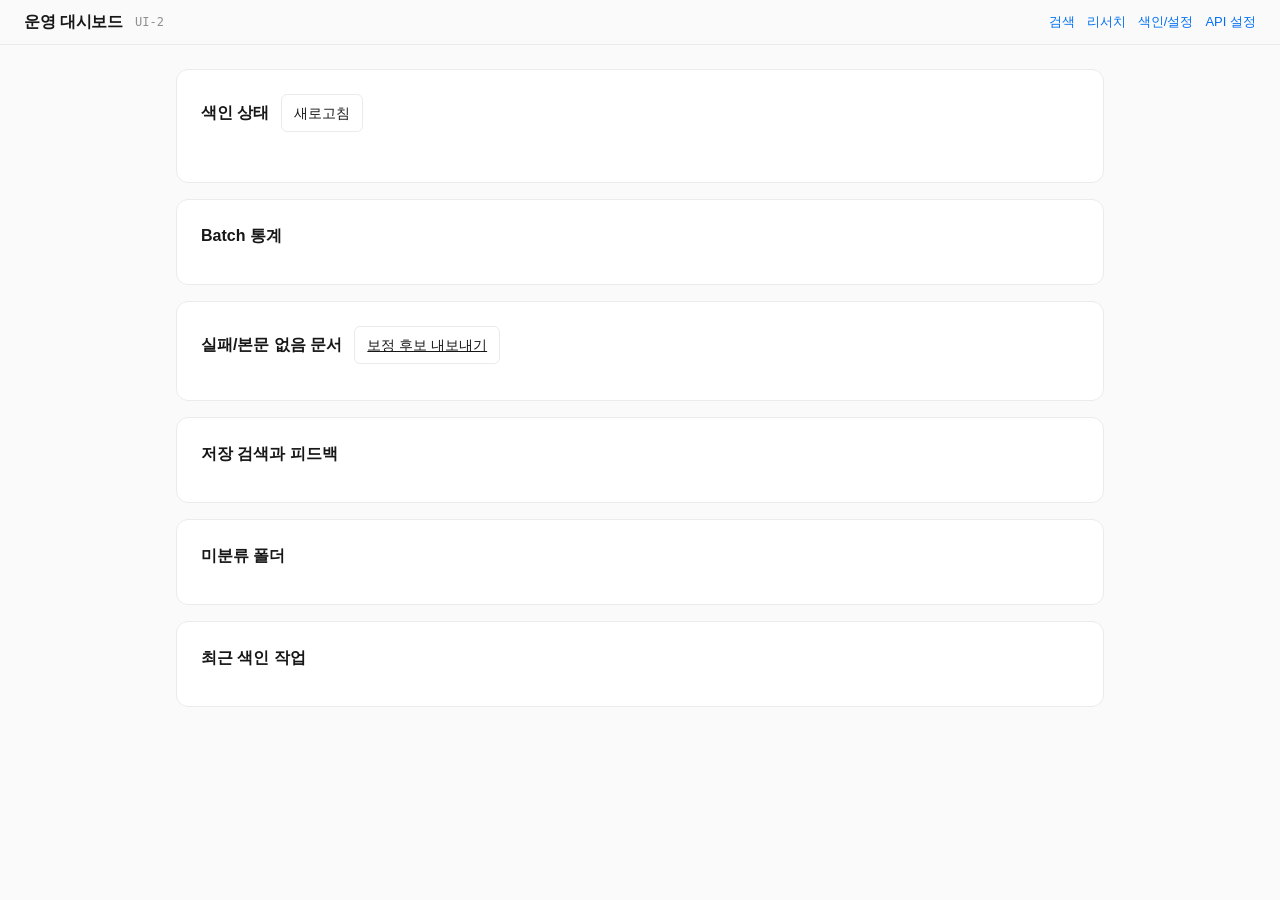
==== static/operations.html @ b09476e3 "feat: complete UI-2 operations and UI-3 research" ====
<!DOCTYPE html>
<html lang="ko">
<head>
<meta charset="utf-8">
<meta name="viewport" content="width=device-width, initial-scale=1">
<title>운영 대시보드</title>
<link rel="stylesheet" href="/static/app.css">
</head>
<body>
<header class="nav-bar">
  <span class="wordmark">운영 대시보드</span>
  <span class="mono-eyebrow">UI-2</span>
  <span class="spacer"></span>
  <a class="nav-link" href="/">검색</a>
  <a class="nav-link" href="/research">리서치</a>
  <a class="nav-link" href="/setup">색인/설정</a>
  <a class="nav-link" href="/settings">API 설정</a>
</header>

<main class="container ops-layout">
  <section class="feature-card ops-card">
    <div class="section-head">
      <h2>색인 상태</h2>
      <button id="refresh" class="button-ghost-sm" type="button">새로고침</button>
    </div>
    <div id="status-grid" class="metric-grid"></div>
    <p id="last-indexed" class="body-muted"></p>
  </section>

  <section class="feature-card ops-card">
    <div class="section-head">
      <h2>Batch 통계</h2>
    </div>
    <div id="batch-list" class="compact-list"></div>
  </section>

  <section class="feature-card ops-card">
    <div class="section-head">
      <h2>실패/본문 없음 문서</h2>
      <a class="button-ghost-sm" href="/api/ops/manual-overrides/export">보정 후보 내보내기</a>
    </div>
    <div id="failure-list" class="compact-list"></div>
  </section>

  <section class="feature-card ops-card">
    <div class="section-head">
      <h2>저장 검색과 피드백</h2>
    </div>
    <div id="feedback-box" class="compact-list"></div>
  </section>

  <section class="feature-card ops-card">
    <div class="section-head">
      <h2>미분류 폴더</h2>
    </div>
    <div id="unclassified-list" class="compact-list"></div>
  </section>

  <section class="feature-card ops-card">
    <div class="section-head">
      <h2>최근 색인 작업</h2>
    </div>
    <div id="job-list" class="compact-list"></div>
  </section>
</main>

<div id="live" aria-live="polite" class="visually-hidden"></div>
<script src="/static/operations.js"></script>
</body>
</html>
---- static/app.css ----
/* getdesign.md (Geist) 토큰 → CSS 변수. DESIGN_AUDIT: 한글 폴백 폰트,
   한글 헤딩 tracking 완화, 앱 chrome은 6px 사각 버튼 계열 사용. */
:root {
  --color-primary: #171717; --color-on-primary: #ffffff;
  --color-ink: #171717; --color-body: #4d4d4d; --color-mute: #8f8f8f; --color-faint: #a1a1a1;
  --color-hairline: #ebebeb; --color-hairline-soft: #f2f2f2;
  --color-canvas: #fafafa; --color-elevated: #ffffff;
  --color-link: #0070f3; --color-link-deep: #0761d1; --color-link-soft: #d3e5ff;
  --color-error: #ee0000; --color-warning: #f5a623; --color-warning-soft: #ffefcf; --color-warning-deep: #ab570a;
  --rounded-sm: 6px; --rounded-md: 12px; --rounded-lg: 16px; --rounded-pill: 100px;
  --sp-xxs: 4px; --sp-xs: 8px; --sp-sm: 12px; --sp-md: 16px; --sp-lg: 24px; --sp-xl: 32px;
  --font-sans: Geist, Pretendard, "Malgun Gothic", Inter, Arial, sans-serif;
  --font-mono: "Geist Mono", ui-monospace, SFMono-Regular, Menlo, Consolas, monospace;
}
* { box-sizing: border-box; }
body { margin: 0; background: var(--color-canvas); color: var(--color-ink);
  font-family: var(--font-sans); font-size: 14px; line-height: 20px; }
.container { max-width: 960px; margin: 0 auto; padding: var(--sp-lg) var(--sp-md); }

.nav-bar { display: flex; align-items: center; gap: var(--sp-sm);
  padding: var(--sp-sm) var(--sp-lg); border-bottom: 1px solid var(--color-hairline);
  background: var(--color-canvas); }
.wordmark { font-weight: 600; font-size: 16px; letter-spacing: -0.2px; }
.mono-eyebrow { font-family: var(--font-mono); font-size: 12px; font-weight: 500;
  color: var(--color-mute); text-transform: uppercase; }

.corpus-banner { padding: var(--sp-xs) var(--sp-lg); font-size: 12px; line-height: 16px;
  color: var(--color-body); background: var(--color-hairline-soft);
  border-bottom: 1px solid var(--color-hairline); }
.corpus-banner.pilot { background: var(--color-warning-soft); color: var(--color-warning-deep); }

.search-row { display: flex; gap: var(--sp-xs); }
.search-input { flex: 1; font-size: 16px; line-height: 24px; }
.text-input { background: var(--color-elevated); color: var(--color-ink);
  border: 1px solid var(--color-hairline); border-radius: var(--rounded-sm);
  padding: var(--sp-xs) var(--sp-sm); font-family: var(--font-sans); font-size: 14px; }
.text-input:focus { outline: 2px solid var(--color-link); outline-offset: 1px; }

.button-primary-sm, .button-ghost-sm { font: 500 14px/20px var(--font-sans);
  border-radius: var(--rounded-sm); padding: var(--sp-xs) var(--sp-sm); cursor: pointer; }
.button-primary-sm { background: var(--color-primary); color: var(--color-on-primary); border: 1px solid var(--color-primary); }
.button-ghost-sm { background: var(--color-elevated); color: var(--color-ink); border: 1px solid var(--color-hairline); }
.button-ghost-sm:disabled { color: var(--color-faint); cursor: default; }
.button-primary-sm:focus, .button-ghost-sm:focus { outline: 2px solid var(--color-link); outline-offset: 1px; }

.filters { display: flex; flex-wrap: wrap; gap: var(--sp-md); margin-top: var(--sp-sm); }
.filters label { display: flex; flex-direction: column; gap: var(--sp-xxs);
  font-size: 12px; color: var(--color-body); }
.filters label.check { flex-direction: row; align-items: center; gap: var(--sp-xs); font-size: 14px; }
.feature-card { background: var(--color-elevated); border: 1px solid var(--color-hairline);
  border-radius: var(--rounded-md); padding: var(--sp-lg); }

.chips { display: flex; flex-wrap: wrap; gap: var(--sp-xs); margin-top: var(--sp-sm); }
.chip { display: inline-flex; align-items: center; gap: var(--sp-xxs);
  background: var(--color-elevated); border: 1px solid var(--color-hairline);
  border-radius: 64px; padding: 2px var(--sp-sm); font-size: 12px; color: var(--color-ink); }
.chip button { border: 0; background: none; cursor: pointer; color: var(--color-mute); font-size: 12px; }
.chip button:hover { color: var(--color-error); }

.recent { margin-top: var(--sp-sm); display: flex; gap: var(--sp-xs); align-items: baseline; flex-wrap: wrap; }
.recent .chip { cursor: pointer; }
.recent .chip:hover { border-color: var(--color-mute); }
.recent .chip .count { color: var(--color-mute); }

.summary-row { display: flex; align-items: center; flex-wrap: wrap; gap: var(--sp-xs);
  margin: var(--sp-lg) 0 var(--sp-sm); color: var(--color-body); }
.summary-row .spacer { flex: 1; }
.warning-badges .badge-warning { background: var(--color-warning-soft); color: var(--color-warning-deep);
  border-radius: 64px; padding: 2px var(--sp-sm); font-size: 12px; margin-left: var(--sp-xxs); }

.result-card { background: var(--color-elevated); border: 1px solid var(--color-hairline);
  border-radius: var(--rounded-md); padding: var(--sp-lg); margin-bottom: var(--sp-sm); }
.result-card:focus { outline: 2px solid var(--color-link); outline-offset: 1px; }
.result-card h3 { margin: 0 0 var(--sp-xxs); font-size: 16px; line-height: 24px;
  font-weight: 600; letter-spacing: -0.2px; overflow-wrap: anywhere; }
.result-key { font-family: var(--font-mono); font-size: 12px; color: var(--color-mute); }
.result-meta { display: flex; flex-wrap: wrap; gap: var(--sp-xs); margin: var(--sp-xs) 0; }
.badge { border: 1px solid var(--color-hairline); border-radius: 64px;
  padding: 1px var(--sp-xs); font-size: 12px; color: var(--color-body); background: var(--color-canvas); }
.badge.exact { background: var(--color-link-soft); color: var(--color-link-deep); border-color: var(--color-link-soft); }
.badge.broad { background: var(--color-warning-soft); color: var(--color-warning-deep); border-color: var(--color-warning-soft); }
.badge.draft { background: var(--color-hairline-soft); }
.why { margin: var(--sp-xs) 0; padding-left: var(--sp-lg); color: var(--color-body); }
.why li { margin: 2px 0; }
.score { font-family: var(--font-mono); font-size: 12px; color: var(--color-mute); }
mark { background: var(--color-warning-soft); color: inherit; border-radius: 2px; padding: 0 1px; }
.snippet { font-family: var(--font-mono); font-size: 13px; line-height: 20px;
  background: var(--color-canvas); border: 1px solid var(--color-hairline);
  border-radius: var(--rounded-sm); padding: var(--sp-sm); margin: var(--sp-xs) 0;
  white-space: pre-wrap; overflow-wrap: anywhere; }
.card-actions { display: flex; gap: var(--sp-xs); margin-top: var(--sp-xs); }
.detail-panel { border-top: 1px solid var(--color-hairline); margin-top: var(--sp-sm); padding-top: var(--sp-sm); }
.detail-panel .current { background: var(--color-link-soft); }
.dup-row { padding: 2px 0; font-size: 13px; overflow-wrap: anywhere; }
.dup-row .mono { font-family: var(--font-mono); font-size: 12px; color: var(--color-mute); }

.more-row { text-align: center; margin: var(--sp-md) 0; }
.empty-state { text-align: center; padding: var(--sp-xl); color: var(--color-body); }
.heading-md { font-size: 20px; line-height: 28px; font-weight: 600; letter-spacing: -0.4px; }
.body-muted { color: var(--color-mute); }
.footer { border-top: 1px solid var(--color-hairline); padding: var(--sp-lg);
  margin-top: var(--sp-xl); font-size: 12px; }
.visually-hidden { position: absolute; width: 1px; height: 1px; margin: -1px;
  overflow: hidden; clip: rect(0 0 0 0); white-space: nowrap; }
@media (max-width: 640px) { .search-row { flex-wrap: wrap; } .filters { flex-direction: column; } }

/* ---- setup / job progress (UI-0.2, UI-0.3) ---- */
.nav-link { color: var(--color-link); text-decoration: none; font-size: 13px; }
.nav-link:hover { color: var(--color-link-deep); text-decoration: underline; }
.setup-card { margin-bottom: var(--sp-lg); }
.setup-card h2 { margin-top: 0; }
.validate-result { margin-top: var(--sp-sm); font-size: 13px; }
.validate-head { font-weight: 600; margin-bottom: var(--sp-xs); }
.validate-head.ok { color: #0a7d33; }
.validate-head.bad { color: var(--color-error); }
.kv { display: flex; gap: var(--sp-sm); padding: 2px 0; }
.kv .k { color: var(--color-mute); min-width: 110px; }
.progress-track { height: 8px; background: var(--color-hairline-soft);
  border-radius: var(--rounded-pill); overflow: hidden; margin: var(--sp-sm) 0; }
.progress-fill { height: 100%; width: 0; background: var(--color-link);
  border-radius: var(--rounded-pill); transition: width 0.4s ease; }
.job-status { font-weight: 500; }
.job-row { display: flex; align-items: center; gap: var(--sp-xs); padding: var(--sp-xxs) 0;
  font-size: 13px; flex-wrap: wrap; }
.mono { font-family: var(--font-mono); }
.nav-bar .spacer { flex: 1; }
.budget-label { display: flex; flex-direction: column; gap: var(--sp-xxs); font-size: 13px; color: var(--color-body); }
.empty-hints { text-align: left; display: inline-block; margin: var(--sp-xs) 0; }

/* ---- operations / research (UI-2, UI-3) ---- */
.ops-layout, .research-layout { display: grid; gap: var(--sp-md); }
.ops-card, .research-card { margin-bottom: 0; }
.section-head { display: flex; align-items: center; gap: var(--sp-sm); margin-bottom: var(--sp-sm); }
.section-head h2 { margin: 0; font-size: 16px; line-height: 24px; }
.section-head .spacer { flex: 1; }
.metric-grid { display: grid; grid-template-columns: repeat(auto-fit, minmax(120px, 1fr)); gap: var(--sp-xs); }
.metric { border-top: 1px solid var(--color-hairline); padding-top: var(--sp-xs); }
.metric span { display: block; color: var(--color-mute); font-size: 12px; }
.metric strong { display: block; font-size: 22px; line-height: 30px; font-weight: 600; }
.compact-list { display: grid; gap: var(--sp-xs); }
.list-row { display: flex; justify-content: space-between; gap: var(--sp-sm);
  border-top: 1px solid var(--color-hairline); padding-top: var(--sp-xs); overflow-wrap: anywhere; }
.list-row.vertical { display: grid; justify-content: stretch; }
.inline-form { display: flex; gap: var(--sp-xs); margin-bottom: var(--sp-sm); }
.inline-form .text-input { flex: 1; min-width: 0; }
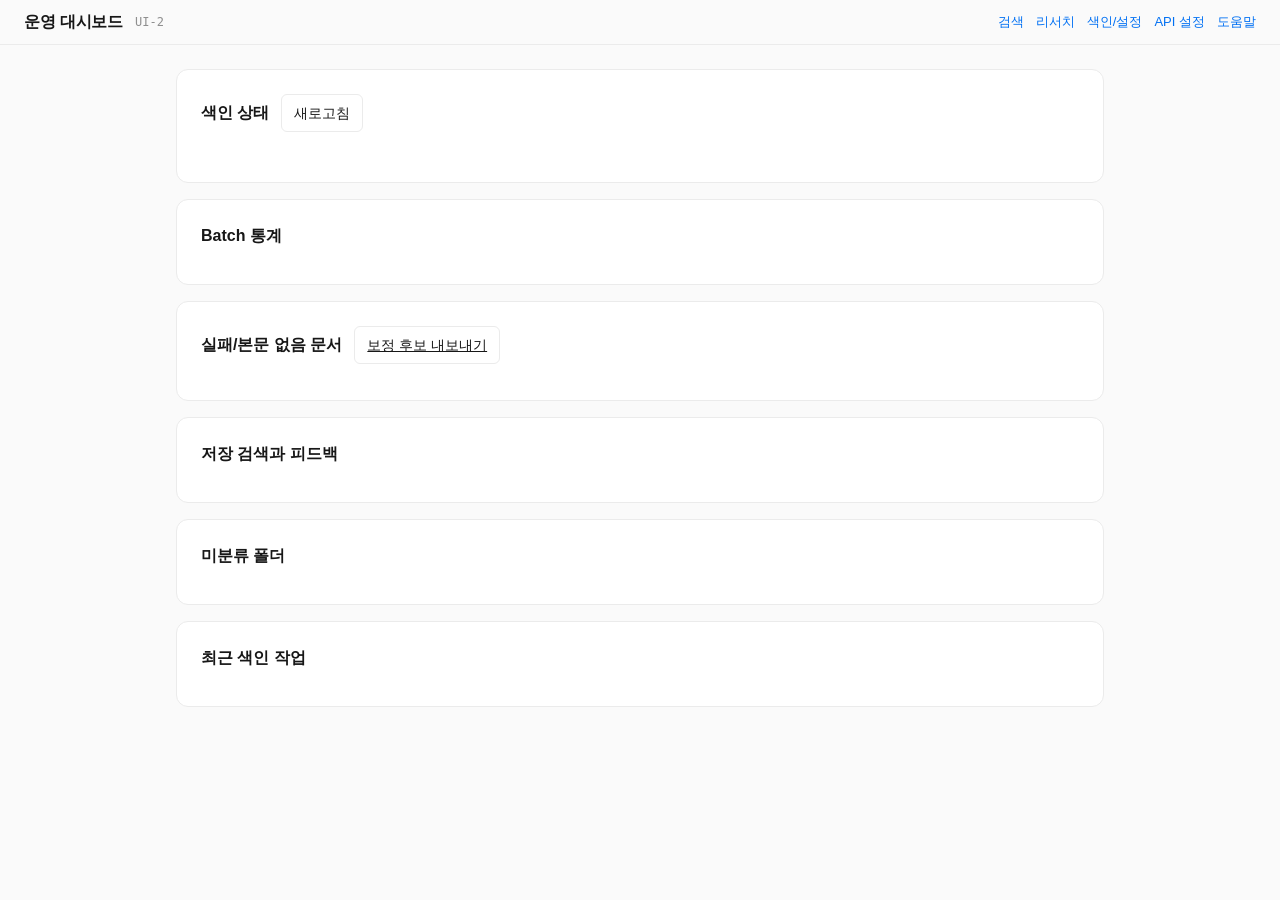
==== commit 29199db7: "feat(search): v3 structured filters, help page, indexing improvements Consolidates completed-but-unc" ====
--- a/static/operations.html
+++ b/static/operations.html
@@ -15,6 +15,7 @@
   <a class="nav-link" href="/research">리서치</a>
   <a class="nav-link" href="/setup">색인/설정</a>
   <a class="nav-link" href="/settings">API 설정</a>
+  <a class="nav-link" href="/help">도움말</a>
 </header>
 
 <main class="container ops-layout">
--- a/static/app.css
+++ b/static/app.css
@@ -47,6 +47,7 @@
 .filters label { display: flex; flex-direction: column; gap: var(--sp-xxs);
   font-size: 12px; color: var(--color-body); }
 .filters label.check { flex-direction: row; align-items: center; gap: var(--sp-xs); font-size: 14px; }
+.filter-help { flex-basis: 100%; margin: 0; color: var(--color-mute); font-size: 12px; }
 .feature-card { background: var(--color-elevated); border: 1px solid var(--color-hairline);
   border-radius: var(--rounded-md); padding: var(--sp-lg); }
 
@@ -143,3 +144,48 @@
 .list-row.vertical { display: grid; justify-content: stretch; }
 .inline-form { display: flex; gap: var(--sp-xs); margin-bottom: var(--sp-sm); }
 .inline-form .text-input { flex: 1; min-width: 0; }
+
+/* ---- beginner guide ---- */
+.button-link { display: inline-block; text-decoration: none; }
+.guide-layout { max-width: 1080px; }
+.guide-hero { padding: var(--sp-xl) 0; max-width: 760px; }
+.guide-hero h1 { margin: var(--sp-xs) 0 var(--sp-md); font-size: 36px; line-height: 44px; letter-spacing: -1.2px; }
+.guide-hero > p:not(.mono-eyebrow) { color: var(--color-body); font-size: 17px; line-height: 28px; }
+.guide-card { margin-bottom: var(--sp-lg); }
+.guide-card h2, .guide-section h2 { margin-top: 0; }
+.three-grid, .tier-grid { display: grid; gap: var(--sp-md); grid-template-columns: repeat(3, 1fr); }
+.three-grid p { margin-bottom: 0; color: var(--color-body); }
+.step-list { list-style: none; padding: 0; margin: 0; display: grid; gap: var(--sp-sm); }
+.step-list li { display: flex; gap: var(--sp-sm); align-items: flex-start; }
+.step-list li > span { display: grid; place-items: center; min-width: 28px; height: 28px; border-radius: 50%; background: var(--color-primary); color: white; font-weight: 600; }
+.step-list p { margin: 2px 0 0; color: var(--color-body); }
+.guide-section { margin: var(--sp-xl) 0; }
+.section-intro { max-width: 680px; margin-bottom: var(--sp-lg); }
+.tier-grid { grid-template-columns: repeat(2, 1fr); }
+.tier-card { background: var(--color-elevated); border: 1px solid var(--color-hairline); border-radius: var(--rounded-md); padding: var(--sp-lg); }
+.tier-card.available { border-top: 3px solid #0a7d33; }
+.tier-card.partial { border-top: 3px solid var(--color-warning); }
+.tier-card.planned { border-top: 3px solid var(--color-mute); }
+.tier-head { display: flex; justify-content: space-between; gap: var(--sp-sm); color: var(--color-mute); font-size: 12px; }
+.tier-head span { color: var(--color-ink); font: 600 18px/24px var(--font-mono); }
+.tier-card h3 { margin: var(--sp-sm) 0 var(--sp-xs); font-size: 18px; }
+.tier-card > p { color: var(--color-body); }
+.tier-card dl { display: grid; grid-template-columns: 80px 1fr; gap: var(--sp-xs) var(--sp-sm); margin-bottom: 0; }
+.tier-card dt { color: var(--color-mute); }
+.tier-card dd { margin: 0; }
+.callout { padding: var(--sp-sm); border-radius: var(--rounded-sm); background: var(--color-hairline-soft); }
+.callout.warning { background: var(--color-warning-soft); color: var(--color-warning-deep); }
+.guide-table { width: 100%; border-collapse: collapse; }
+.guide-table th, .guide-table td { text-align: left; vertical-align: top; border-top: 1px solid var(--color-hairline); padding: var(--sp-xs); }
+.guide-table th { color: var(--color-mute); font-weight: 500; }
+.link-list { display: grid; }
+.link-list a { display: grid; grid-template-columns: 120px 1fr; gap: var(--sp-sm); padding: var(--sp-sm) 0; border-top: 1px solid var(--color-hairline); color: var(--color-ink); text-decoration: none; }
+.link-list a:hover strong { color: var(--color-link); }
+.link-list span { color: var(--color-body); }
+@media (max-width: 720px) {
+  .nav-bar { flex-wrap: wrap; padding: var(--sp-sm) var(--sp-md); }
+  .nav-bar .spacer { display: none; }
+  .guide-hero h1 { font-size: 28px; line-height: 36px; }
+  .three-grid, .tier-grid { grid-template-columns: 1fr; }
+  .card-actions { flex-wrap: wrap; }
+}
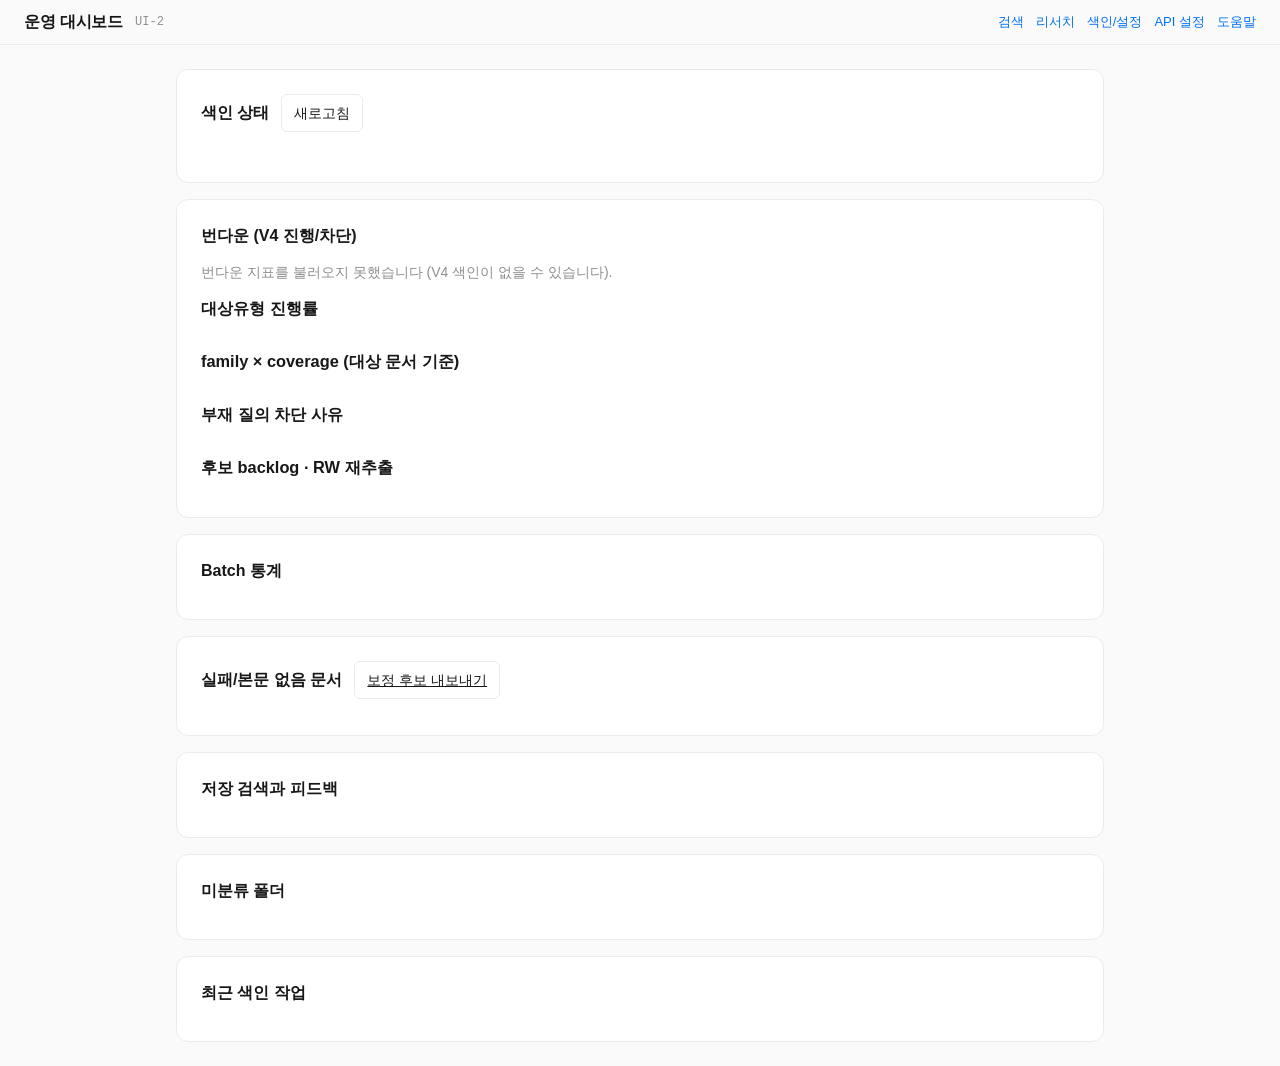
==== commit a28d9e08: "feat(burndown): standing progress metrics (PLAN_REVIEW 권고 5) "얼마나 남았나 / 왜 막혔나" required hand-run SQL" ====
--- a/static/operations.html
+++ b/static/operations.html
@@ -26,6 +26,23 @@
     </div>
     <div id="status-grid" class="metric-grid"></div>
     <p id="last-indexed" class="body-muted"></p>
+  </section>
+
+  <section class="feature-card ops-card" id="burndown-card">
+    <div class="section-head">
+      <h2>번다운 (V4 진행/차단)</h2>
+      <span id="burndown-meta" class="mono-eyebrow"></span>
+    </div>
+    <p id="burndown-error" class="body-muted"></p>
+    <h3 class="burndown-sub">대상유형 진행률</h3>
+    <div id="burndown-types" class="compact-list"></div>
+    <h3 class="burndown-sub">family × coverage (대상 문서 기준)</h3>
+    <div class="table-scroll"><table id="burndown-families" class="burndown-table"></table></div>
+    <h3 class="burndown-sub">부재 질의 차단 사유</h3>
+    <p id="burndown-absence-summary" class="body-muted"></p>
+    <div id="burndown-reasons" class="compact-list"></div>
+    <h3 class="burndown-sub">후보 backlog · RW 재추출</h3>
+    <div id="burndown-backlog" class="compact-list"></div>
   </section>
 
   <section class="feature-card ops-card">
